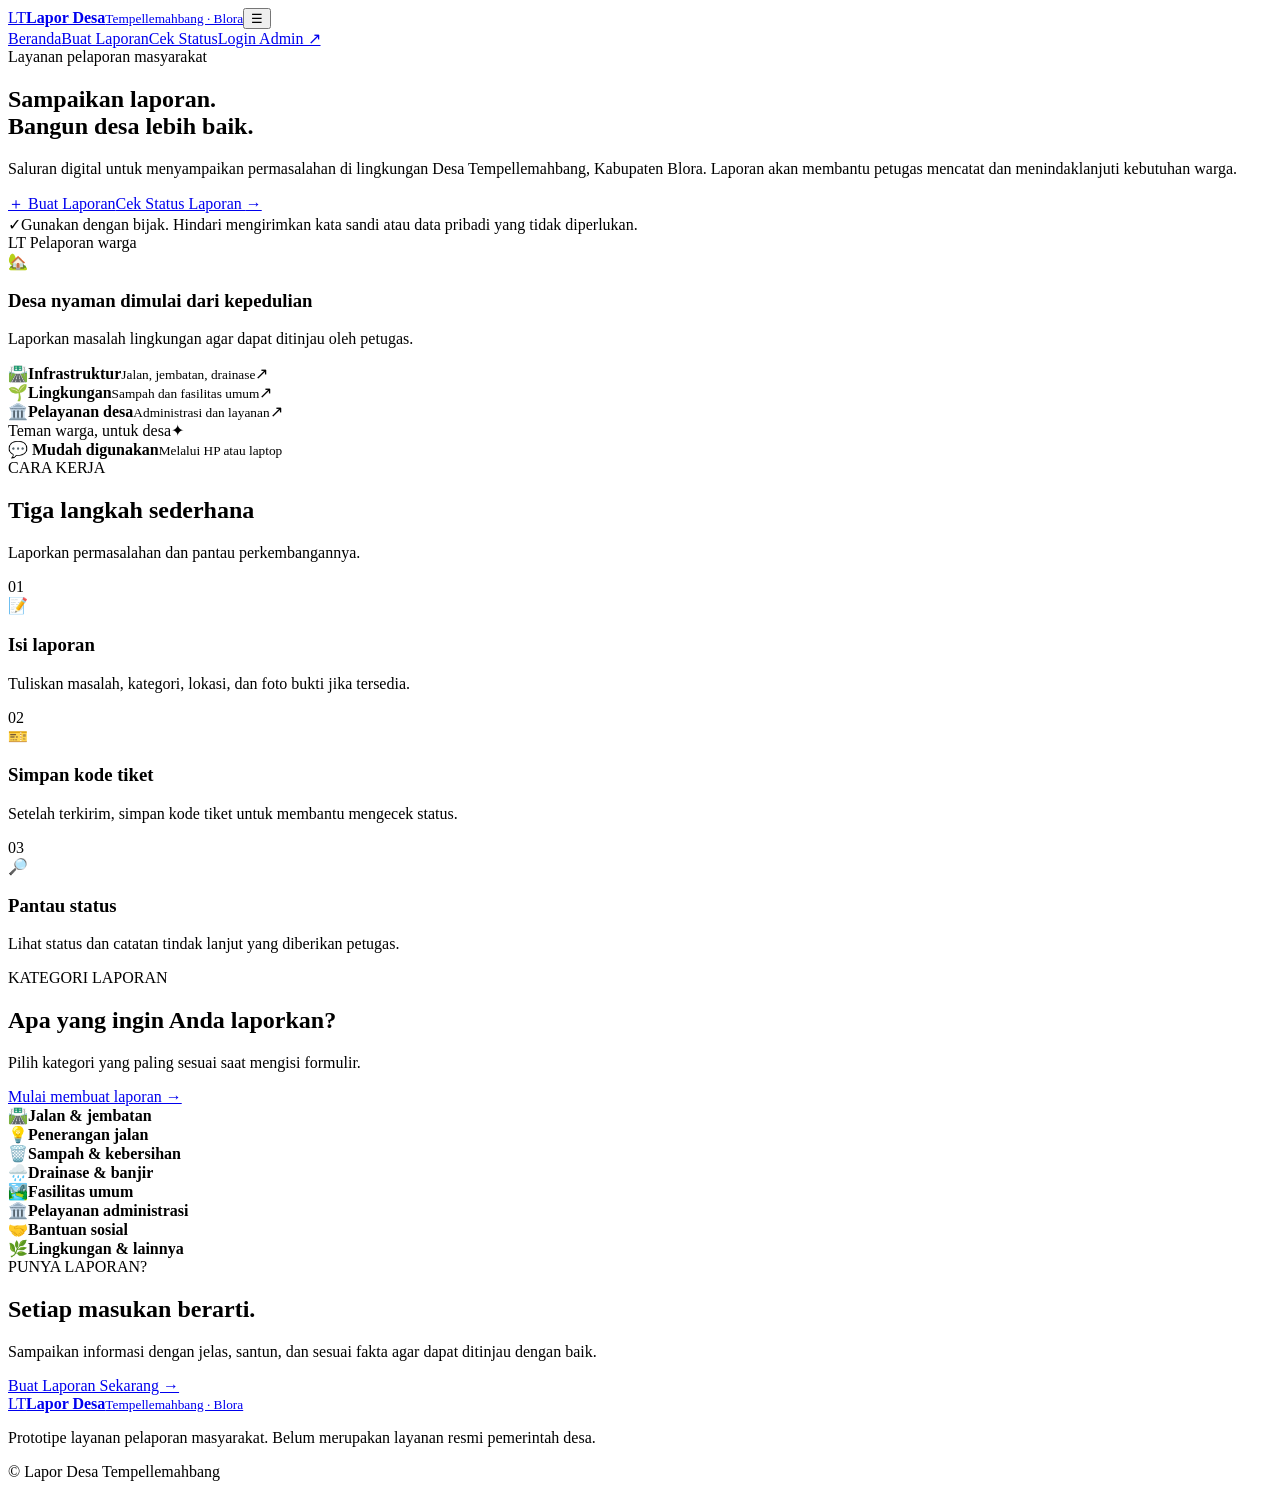
==== index.html @ b625d282 "Add files via upload" ====
<!doctype html>
<html lang="id">
<head>
  <meta charset="utf-8"><meta name="viewport" content="width=device-width, initial-scale=1">
  <meta name="description" content="Prototipe aplikasi pelaporan masyarakat Desa Tempellemahbang, Kabupaten Blora.">
  <title>Lapor Desa Tempellemahbang</title><link rel="stylesheet" href="css/style.css">
</head>
<body>
<header class="site-header"><div class="container nav-wrap"><a class="brand" href="index.html"><span class="brand-icon">LT</span><span><strong>Lapor Desa</strong><small>Tempellemahbang · Blora</small></span></a><button class="menu-toggle" aria-label="Buka menu" aria-expanded="false">☰</button><nav class="nav-links"><a class="active" href="index.html">Beranda</a><a href="lapor.html">Buat Laporan</a><a href="cek-status.html">Cek Status</a><a class="nav-admin" href="admin-login.html">Login Admin ↗</a></nav></div></header>
<main>
  <section class="hero"><div class="container hero-grid"><div class="hero-copy"><div class="eyebrow"><span class="dot"></span> Layanan pelaporan masyarakat</div><h1>Sampaikan laporan.<br><span>Bangun desa lebih baik.</span></h1><p>Saluran digital untuk menyampaikan permasalahan di lingkungan Desa Tempellemahbang, Kabupaten Blora. Laporan akan membantu petugas mencatat dan menindaklanjuti kebutuhan warga.</p><div class="hero-actions"><a class="button button-primary" href="lapor.html">＋ Buat Laporan</a><a class="button button-outline" href="cek-status.html">Cek Status Laporan <span>→</span></a></div><div class="trust-note"><span class="shield">✓</span><span>Gunakan dengan bijak. Hindari mengirimkan kata sandi atau data pribadi yang tidak diperlukan.</span></div></div><div class="hero-visual"><div class="visual-circle circle-one"></div><div class="visual-circle circle-two"></div><div class="illustration-card"><div class="illustration-top"><span class="mini-mark">LT</span><span class="live-chip"><i></i> Pelaporan warga</span></div><div class="illustration-icon">🏡</div><h3>Desa nyaman dimulai dari kepedulian</h3><p>Laporkan masalah lingkungan agar dapat ditinjau oleh petugas.</p><div class="mini-list"><div><span class="mini-icon">🛣️</span><span><b>Infrastruktur</b><small>Jalan, jembatan, drainase</small></span><span class="mini-arrow">↗</span></div><div><span class="mini-icon">🌱</span><span><b>Lingkungan</b><small>Sampah dan fasilitas umum</small></span><span class="mini-arrow">↗</span></div><div><span class="mini-icon">🏛️</span><span><b>Pelayanan desa</b><small>Administrasi dan layanan</small></span><span class="mini-arrow">↗</span></div></div><div class="card-foot"><span>Teman warga, untuk desa</span><span>✦</span></div></div><div class="floating-badge">💬 <span><b>Mudah digunakan</b><small>Melalui HP atau laptop</small></span></div></div></div></section>
  <section class="section"><div class="container"><div class="section-heading"><div><span class="eyebrow">CARA KERJA</span><h2>Tiga langkah sederhana</h2><p>Laporkan permasalahan dan pantau perkembangannya.</p></div></div><div class="steps-grid"><article class="step-card"><div class="step-number">01</div><div class="step-icon">📝</div><h3>Isi laporan</h3><p>Tuliskan masalah, kategori, lokasi, dan foto bukti jika tersedia.</p></article><article class="step-card"><div class="step-number">02</div><div class="step-icon">🎫</div><h3>Simpan kode tiket</h3><p>Setelah terkirim, simpan kode tiket untuk membantu mengecek status.</p></article><article class="step-card"><div class="step-number">03</div><div class="step-icon">🔎</div><h3>Pantau status</h3><p>Lihat status dan catatan tindak lanjut yang diberikan petugas.</p></article></div></div></section>
  <section class="section section-muted"><div class="container"><div class="section-heading"><div><span class="eyebrow">KATEGORI LAPORAN</span><h2>Apa yang ingin Anda laporkan?</h2><p>Pilih kategori yang paling sesuai saat mengisi formulir.</p></div><a class="text-link" href="lapor.html">Mulai membuat laporan →</a></div><div class="category-grid"><div class="category-card"><span>🛣️</span><b>Jalan & jembatan</b></div><div class="category-card"><span>💡</span><b>Penerangan jalan</b></div><div class="category-card"><span>🗑️</span><b>Sampah & kebersihan</b></div><div class="category-card"><span>🌧️</span><b>Drainase & banjir</b></div><div class="category-card"><span>🏞️</span><b>Fasilitas umum</b></div><div class="category-card"><span>🏛️</span><b>Pelayanan administrasi</b></div><div class="category-card"><span>🤝</span><b>Bantuan sosial</b></div><div class="category-card"><span>🌿</span><b>Lingkungan & lainnya</b></div></div></div></section>
  <section class="section"><div class="container cta-panel"><div><span class="eyebrow">PUNYA LAPORAN?</span><h2>Setiap masukan berarti.</h2><p>Sampaikan informasi dengan jelas, santun, dan sesuai fakta agar dapat ditinjau dengan baik.</p></div><a class="button button-light" href="lapor.html">Buat Laporan Sekarang →</a></div></section>
</main>
<footer class="site-footer"><div class="container footer-wrap"><a class="brand footer-brand" href="index.html"><span class="brand-icon">LT</span><span><strong>Lapor Desa</strong><small>Tempellemahbang · Blora</small></span></a><p>Prototipe layanan pelaporan masyarakat. Belum merupakan layanan resmi pemerintah desa.</p><span class="copyright">© <span id="year"></span> Lapor Desa Tempellemahbang</span></div></footer>
<div class="config-alert" id="configAlert" hidden>Website belum terhubung ke Firebase. Halaman dapat dilihat, tetapi pengiriman dan pengelolaan laporan belum aktif. Ikuti panduan di README.md.</div>
<script type="module" src="js/app.js"></script>
</body></html>
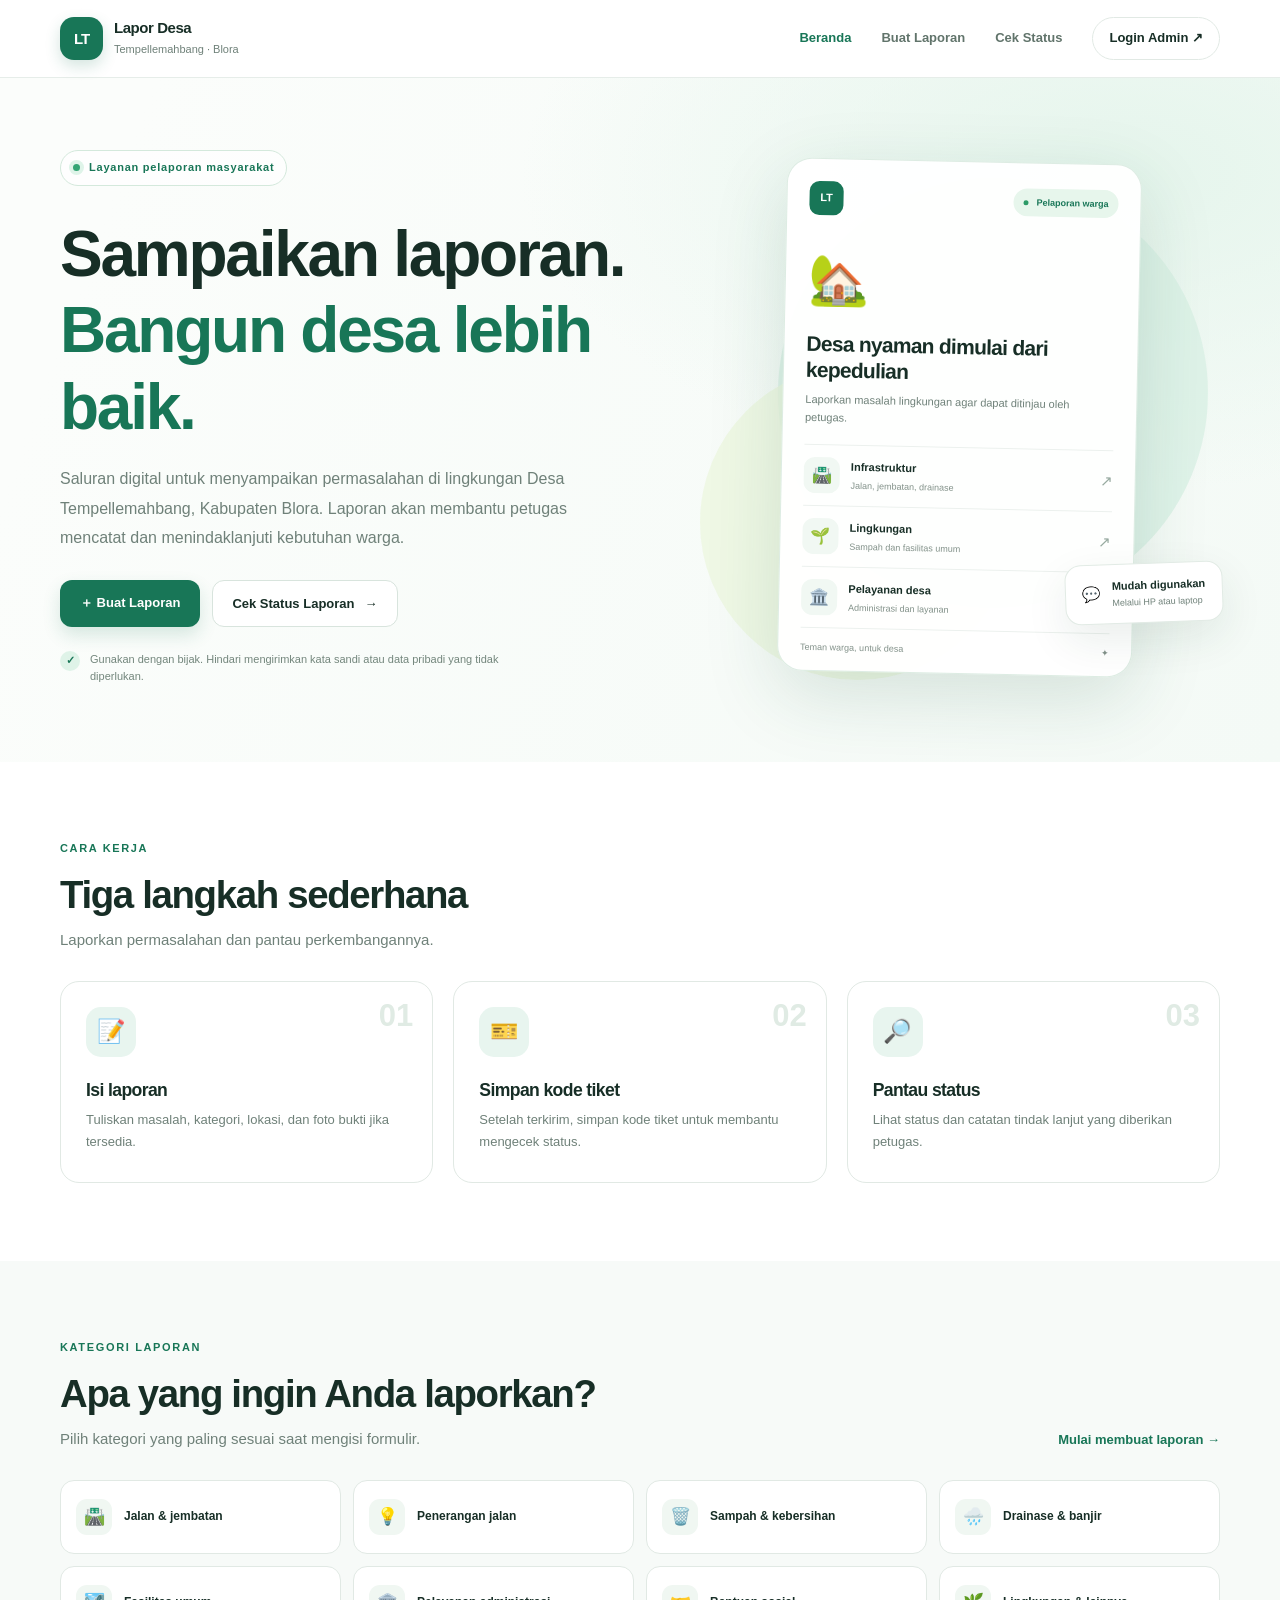
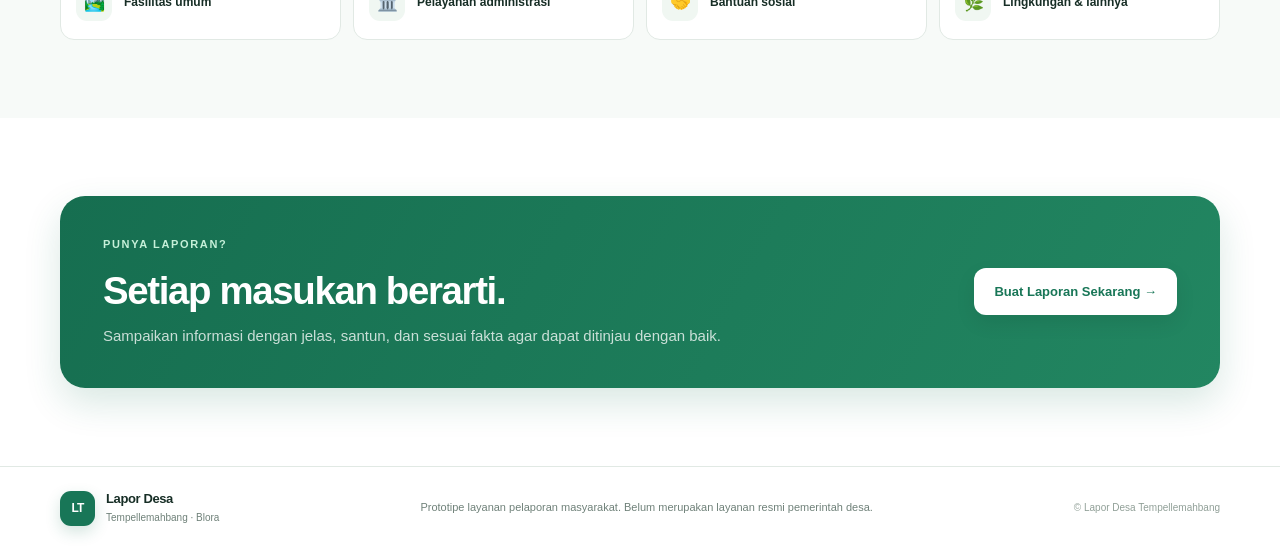
==== commit cbf85ee0: "Fix stylesheet link path in index.html" ====
--- a/index.html
+++ b/index.html
@@ -3,7 +3,8 @@
 <head>
   <meta charset="utf-8"><meta name="viewport" content="width=device-width, initial-scale=1">
   <meta name="description" content="Prototipe aplikasi pelaporan masyarakat Desa Tempellemahbang, Kabupaten Blora.">
-  <title>Lapor Desa Tempellemahbang</title><link rel="stylesheet" href="css/style.css">
+  <title>Lapor Desa Tempellemahbang</title>
+  <link rel="stylesheet" href="style.css">
 </head>
 <body>
 <header class="site-header"><div class="container nav-wrap"><a class="brand" href="index.html"><span class="brand-icon">LT</span><span><strong>Lapor Desa</strong><small>Tempellemahbang · Blora</small></span></a><button class="menu-toggle" aria-label="Buka menu" aria-expanded="false">☰</button><nav class="nav-links"><a class="active" href="index.html">Beranda</a><a href="lapor.html">Buat Laporan</a><a href="cek-status.html">Cek Status</a><a class="nav-admin" href="admin-login.html">Login Admin ↗</a></nav></div></header>
--- a/style.css
+++ b/style.css
@@ -0,0 +1,16 @@
+@import url('https://fonts.googleapis.com/css2?family=DM+Sans:wght@400;500;600;700&family=Manrope:wght@400;500;600;700;800&display=swap');
+:root{--green:#187657;--green-dark:#105c44;--green-light:#e8f5ef;--mint:#bfe6d2;--ink:#172e26;--muted:#6f8179;--line:#e1e9e4;--surface:#fff;--soft:#f7faf8;--gold:#d9a84e;--danger:#a43434;--radius:22px;--shadow:0 16px 44px rgba(22,66,48,.09)}
+*{box-sizing:border-box}html{scroll-behavior:smooth}body{margin:0;background:#fff;color:var(--ink);font-family:'DM Sans',Arial,sans-serif;font-size:15px;line-height:1.6}h1,h2,h3{font-family:'Manrope','DM Sans',sans-serif;line-height:1.2;letter-spacing:-.035em;margin:0 0 14px}h1{font-size:clamp(2.35rem,5vw,4.15rem);font-weight:800}h2{font-size:clamp(1.65rem,3vw,2.45rem);font-weight:800}h3{font-size:1.1rem;font-weight:750}p{margin:0 0 14px;color:var(--muted)}a{color:inherit;text-decoration:none}.container{width:min(1160px,calc(100% - 44px));margin:0 auto}.narrow-container{width:min(850px,calc(100% - 36px))}.site-header{height:78px;border-bottom:1px solid rgba(225,233,228,.82);background:rgba(255,255,255,.96);position:sticky;top:0;z-index:30;backdrop-filter:blur(14px)}.nav-wrap{height:100%;display:flex;align-items:center;justify-content:space-between;gap:20px}.brand{display:inline-flex;align-items:center;gap:11px;flex-shrink:0}.brand-icon{width:43px;height:43px;background:var(--green);border-radius:14px;color:#fff;display:grid;place-items:center;font-family:Manrope,sans-serif;font-weight:800;letter-spacing:-.08em;box-shadow:0 6px 15px rgba(24,118,87,.19)}.brand strong,.brand small{display:block}.brand strong{font-family:Manrope,sans-serif;font-size:15px;letter-spacing:-.03em;line-height:1.25}.brand small{font-size:11px;color:var(--muted);margin-top:3px}.nav-links{display:flex;align-items:center;gap:30px;font-size:13px;font-weight:650;color:#61746b}.nav-links a{transition:color .15s}.nav-links a:hover,.nav-links a.active{color:var(--green)}.nav-links .nav-admin{border:1px solid var(--line);border-radius:99px;padding:10px 16px;color:var(--ink)}.nav-links .nav-admin:hover{border-color:var(--green);background:var(--green-light)}.menu-toggle{display:none;border:1px solid var(--line);background:#fff;border-radius:10px;padding:7px 11px;font-size:20px;color:var(--green)}
+.hero{overflow:hidden;padding:72px 0 76px;background:radial-gradient(ellipse at 88% 14%,#e5f5ec 0%,rgba(229,245,236,0) 38%),linear-gradient(110deg,#fbfdfb 10%,#f4faf6 100%)}.hero-grid{display:grid;grid-template-columns:1fr .9fr;align-items:center;gap:62px}.eyebrow{display:block;color:var(--green);font-size:11px;font-weight:800;letter-spacing:.15em;margin-bottom:14px}.hero .eyebrow{display:inline-flex;align-items:center;gap:9px;padding:8px 12px;border:1px solid #d4e9dc;border-radius:99px;background:rgba(255,255,255,.72);letter-spacing:.07em}.dot{width:7px;height:7px;background:#34a574;border-radius:50%;box-shadow:0 0 0 4px #dff4e9}.hero h1{margin:16px 0 18px}.hero h1 span{color:var(--green)}.hero-copy>p{font-size:16px;max-width:555px;line-height:1.85}.hero-actions{display:flex;flex-wrap:wrap;gap:12px;margin:27px 0 24px}.button{display:inline-flex;align-items:center;justify-content:center;gap:10px;min-height:47px;padding:12px 19px;border-radius:12px;font:700 13px 'DM Sans',sans-serif;cursor:pointer;border:1px solid transparent;transition:transform .15s,box-shadow .15s,background .15s;color:var(--ink)}.button:hover{transform:translateY(-1px)}.button:disabled{opacity:.6;cursor:not-allowed;transform:none}.button-primary{background:var(--green);color:#fff;box-shadow:0 8px 18px rgba(24,118,87,.16)}.button-primary:hover{background:var(--green-dark);box-shadow:0 10px 24px rgba(24,118,87,.2)}.button-outline{border-color:#d8e4dd;background:#fff;color:var(--ink)}.button-outline:hover{border-color:var(--green);color:var(--green)}.button-light{background:#fff;color:var(--green);box-shadow:0 8px 20px rgba(0,0,0,.08)}.button-small{min-height:34px;padding:7px 11px;border-radius:9px;font-size:12px}.button-full{width:100%}.trust-note{display:flex;align-items:flex-start;gap:10px;font-size:11px;color:#73867c;max-width:490px}.shield{width:20px;height:20px;border-radius:50%;background:#dff3e8;color:var(--green);display:grid;place-items:center;flex-shrink:0;font-weight:800}.hero-visual{position:relative;min-height:530px;display:grid;place-items:center}.visual-circle{position:absolute;border-radius:50%;background:#d9f0e4;opacity:.75}.circle-one{width:430px;height:430px;right:12px;top:25px}.circle-two{width:315px;height:315px;left:0;bottom:3px;background:#edf7df}.illustration-card{position:relative;z-index:2;width:min(355px,82%);padding:22px 22px 16px;border:1px solid rgba(220,235,226,.95);border-radius:25px;background:rgba(255,255,255,.95);box-shadow:0 23px 75px rgba(25,84,59,.15);transform:rotate(1.2deg)}.illustration-top{display:flex;justify-content:space-between;align-items:center}.mini-mark{width:34px;height:34px;border-radius:10px;background:var(--green);color:#fff;display:grid;place-items:center;font-weight:800;font-size:11px}.live-chip{background:#e7f6ec;color:var(--green);font-size:9px;font-weight:800;padding:7px 10px;border-radius:99px}.live-chip i{display:inline-block;width:5px;height:5px;border-radius:50%;background:#2d9b67;margin-right:5px;vertical-align:middle}.illustration-icon{font-size:49px;margin:25px 0 13px}.illustration-card h3{font-size:21px;max-width:280px;margin-bottom:8px}.illustration-card>p{font-size:11px;line-height:1.65}.mini-list{margin-top:18px}.mini-list>div{display:flex;align-items:center;gap:11px;border-top:1px solid #ecf1ee;padding:12px 0}.mini-icon{width:36px;height:36px;border-radius:11px;background:#f1f8f3;display:grid;place-items:center;font-size:16px}.mini-list b,.mini-list small{display:block}.mini-list b{font-size:11px}.mini-list small{font-size:9px;color:#829189;margin-top:2px}.mini-arrow{margin-left:auto;color:#97aaa0;font-size:15px}.card-foot{display:flex;justify-content:space-between;border-top:1px solid #ecf1ee;padding-top:12px;color:#829189;font-size:9px}.floating-badge{position:absolute;z-index:3;right:-3px;bottom:60px;border:1px solid #e2ebe5;border-radius:16px;background:#fff;box-shadow:var(--shadow);padding:13px 16px;display:flex;align-items:center;gap:11px;transform:rotate(-2deg)}.floating-badge:first-letter{font-size:20px}.floating-badge b,.floating-badge small{display:block}.floating-badge b{font-size:11px}.floating-badge small{font-size:9px;color:var(--muted)}
+.section{padding:78px 0}.section-muted{background:#f7faf8}.section-heading{display:flex;align-items:end;justify-content:space-between;gap:20px;margin-bottom:29px}.section-heading h2{margin-bottom:10px}.section-heading p{margin:0}.steps-grid{display:grid;grid-template-columns:repeat(3,1fr);gap:20px}.step-card{position:relative;border:1px solid var(--line);border-radius:19px;padding:25px 25px 28px;background:#fff;overflow:hidden}.step-number{position:absolute;top:16px;right:19px;color:#e0ebe4;font:800 31px Manrope,sans-serif}.step-icon{width:50px;height:50px;display:grid;place-items:center;border-radius:15px;background:var(--green-light);font-size:23px;margin-bottom:23px}.step-card h3{margin-bottom:8px}.step-card p{font-size:13px;line-height:1.75;margin:0}.text-link{font-size:13px;font-weight:750;color:var(--green)}.text-link:hover{text-decoration:underline}.category-grid{display:grid;grid-template-columns:repeat(4,1fr);gap:12px}.category-card{background:#fff;border:1px solid var(--line);border-radius:14px;padding:17px 15px;display:flex;gap:12px;align-items:center;min-height:74px;transition:transform .15s,border .15s}.category-card:hover{border-color:#b6d9c6;transform:translateY(-2px)}.category-card span{width:36px;height:36px;display:grid;place-items:center;background:#f0f7f2;border-radius:11px;font-size:17px;flex-shrink:0}.category-card b{font-size:12px;line-height:1.45}.cta-panel{background:linear-gradient(118deg,#166e50,#228661);border-radius:25px;padding:40px 43px;color:#fff;display:flex;align-items:center;justify-content:space-between;gap:30px;box-shadow:0 15px 36px rgba(19,111,78,.16)}.cta-panel .eyebrow{color:#c6f0d9}.cta-panel h2{margin-bottom:10px}.cta-panel p{color:rgba(255,255,255,.77);margin:0;max-width:630px}.cta-panel .button{flex-shrink:0}.site-footer{border-top:1px solid var(--line);padding:24px 0;background:#fff}.footer-wrap{display:flex;align-items:center;justify-content:space-between;gap:22px}.footer-brand .brand-icon{width:35px;height:35px;border-radius:11px;font-size:12px}.footer-brand strong{font-size:13px}.footer-brand small{font-size:10px}.footer-wrap>p{font-size:11px;margin:0}.copyright{font-size:10px;color:#91a098;white-space:nowrap}.config-alert{position:fixed;z-index:50;bottom:14px;left:50%;transform:translateX(-50%);width:min(680px,calc(100% - 28px));background:#fff7df;color:#76561a;border:1px solid #f0d48a;box-shadow:var(--shadow);border-radius:12px;padding:13px 17px;font-size:12px}
+/* inner pages */
+.page-main{padding:52px 0 76px;background:linear-gradient(#f9fcfa 0,#fff 400px)}.page-intro{margin-bottom:26px}.back-link{display:inline-block;color:var(--muted);font-size:12px;font-weight:650;margin-bottom:22px}.back-link:hover{color:var(--green)}.page-intro .eyebrow{margin-bottom:8px}.page-intro h1{font-size:clamp(2.1rem,4vw,3rem);margin-bottom:12px}.page-intro p{max-width:670px;line-height:1.75;margin:0}.notice{display:flex;gap:12px;border-radius:14px;padding:15px 17px;margin:20px 0 22px;border:1px solid}.notice>span{font-size:18px;flex-shrink:0}.notice b{font-size:12px;display:block;margin-bottom:3px}.notice p{font-size:12px;line-height:1.7;margin:0}.notice-info{background:#eff8ff;border-color:#d8eafa}.notice-warning{background:#fff9e9;border-color:#f2e3b6}.form-card{background:#fff;border:1px solid var(--line);border-radius:22px;padding:30px;box-shadow:0 13px 35px rgba(24,67,48,.045)}.form-section-title{display:flex;gap:13px;align-items:start;margin-bottom:20px}.form-section-title>span{width:36px;height:36px;display:grid;place-items:center;border-radius:11px;background:var(--green-light);color:var(--green);font-weight:800;font-size:12px;flex-shrink:0}.form-section-title h2{font-size:18px;margin:1px 0 5px}.form-section-title p{font-size:12px;margin:0}.form-grid{display:grid;grid-template-columns:1fr 1fr;gap:18px 16px}label{display:block;color:#293e34;font-size:12px;font-weight:750}input,select,textarea{display:block;width:100%;margin-top:7px;border:1px solid #dbe5df;border-radius:11px;background:#fff;padding:12px 13px;font:500 13px 'DM Sans',sans-serif;color:var(--ink);outline:none;transition:border .15s,box-shadow .15s}input::placeholder,textarea::placeholder{color:#a3b0a8}input:focus,select:focus,textarea:focus{border-color:#62a987;box-shadow:0 0 0 3px rgba(45,153,103,.1)}input[type=file]{padding:9px;background:#fbfdfb;font-size:11px}.full-width{grid-column:1/-1}textarea{resize:vertical;min-height:110px;line-height:1.6}.field-hint{display:block;font-weight:500;color:#84948b;font-size:10px;margin-top:6px}.form-divider{height:1px;background:var(--line);margin:27px 0}.form-message{font-size:12px;margin:14px 0 0;border-radius:10px;line-height:1.65;overflow-wrap:anywhere}.form-message:empty{display:none}.form-message.error{padding:11px 13px;color:#9d2f2f;background:#fff0f0;border:1px solid #f4cece}.form-message.success{padding:13px 15px;color:#176745;background:#ebf8f0;border:1px solid #c9ead6}.form-message.info{padding:11px 13px;color:#2a597c;background:#eff7ff;border:1px solid #d3e8fb}.form-message code{display:inline-block;font-size:14px;background:#fff;border:1px dashed #82bda0;border-radius:5px;padding:2px 8px;margin:5px 0;font-weight:800;letter-spacing:.04em}.form-message a{font-weight:800;text-decoration:underline}.form-actions{display:flex;justify-content:flex-end;gap:10px;margin-top:23px}.form-disclaimer{font-size:10px;line-height:1.7;margin:17px 0 0}.status-form label{margin-bottom:5px}.status-result{background:#fff;border:1px solid var(--line);border-radius:18px;padding:24px;margin-top:20px;box-shadow:0 12px 32px rgba(25,65,47,.05)}.result-header{display:flex;justify-content:space-between;align-items:start;gap:14px;border-bottom:1px solid var(--line);padding-bottom:20px}.result-header h2{font-size:20px;margin-bottom:8px}.result-header p{font-size:11px;margin:0}.result-meta{display:grid;grid-template-columns:1fr 1fr;gap:18px;padding:20px 0;border-bottom:1px solid var(--line)}.result-meta small,.detail-grid small{display:block;color:#87958d;font-size:10px;margin-bottom:4px}.result-meta b,.detail-grid b{font-size:12px;overflow-wrap:anywhere}.result-description{padding:19px 0;border-bottom:1px solid var(--line)}.result-description h3,.history h3{font-size:14px}.result-description p{font-size:12px;white-space:pre-wrap;overflow-wrap:anywhere}.history{padding-top:20px}.history-item{display:flex;gap:12px;position:relative;padding:0 0 18px}.history-item:not(:last-child):before{content:"";position:absolute;left:5px;top:15px;bottom:0;width:1px;background:#d8e8de}.history-dot{position:relative;z-index:1;width:11px;height:11px;border-radius:50%;background:var(--green);border:3px solid #dff3e7;margin-top:4px;flex-shrink:0}.history-item b{font-size:12px}.history-item p{font-size:11px;margin:3px 0}.history-item small{font-size:10px;color:#8a9a91}.status-pill{display:inline-block;padding:5px 9px;border-radius:99px;font-size:10px;line-height:1.4;font-weight:800;background:#fff3cf;color:#7c5b00;white-space:nowrap}.status-pill.pending{background:#fff3cf;color:#795800}.status-pill.progress{background:#e5f1ff;color:#28598b}.status-pill.done{background:#e4f7eb;color:#167346}.status-pill.rejected{background:#ffebeb;color:#9b3535}.help-card{margin-top:22px;padding:18px 19px;border:1px solid var(--line);border-radius:16px;display:flex;align-items:start;gap:12px}.help-card>span{font-size:21px}.help-card b{font-size:12px;display:block;margin-bottom:4px}.help-card p{font-size:11px;margin-bottom:8px;line-height:1.6}
+/* login */
+.login-body{background:#f7faf8;min-height:100vh}.login-body .site-header{position:static}.login-main{min-height:calc(100vh - 150px);display:grid;place-items:center;padding:42px 18px}.login-card{width:min(425px,100%);padding:32px;border:1px solid var(--line);border-radius:23px;background:#fff;box-shadow:var(--shadow)}.login-symbol{width:56px;height:56px;border-radius:17px;background:var(--green-light);display:grid;place-items:center;font-size:25px;margin-bottom:20px}.login-card .eyebrow{margin-bottom:7px}.login-card h1{font-size:29px;margin-bottom:9px}.login-card>p{font-size:12px;line-height:1.7}.login-card form{margin-top:23px}.login-card label{margin-bottom:17px}.login-security{font-size:10px;line-height:1.7;color:#6c8175;background:#f5f9f6;border-radius:10px;padding:11px;margin-top:17px}.login-back{text-align:center;font-size:11px;margin:19px 0 0}.login-back a{color:var(--green);font-weight:700}.login-body .text-link{font-size:12px}
+/* admin */
+.admin-body{background:#f6f9f7}.admin-top-actions{display:flex;align-items:center;gap:14px}.admin-email{font-size:12px;color:var(--muted)}.admin-main{padding:42px 0 75px}.admin-page-heading{display:flex;align-items:end;justify-content:space-between;gap:20px;margin-bottom:20px}.admin-page-heading h1{font-size:34px;margin-bottom:8px}.admin-page-heading p{margin:0;font-size:13px}.admin-main .notice{margin:0 0 23px}.stats-grid{display:grid;grid-template-columns:repeat(4,1fr);gap:13px;margin-bottom:25px}.stat-card{display:flex;align-items:center;gap:13px;padding:19px;border:1px solid var(--line);border-radius:16px;background:#fff}.stat-icon{width:39px;height:39px;display:grid;place-items:center;border-radius:12px;font-size:20px;font-weight:800}.stat-total{color:#2d638c;background:#eaf4ff}.stat-pending{color:#9a700d;background:#fff5d8}.stat-progress{color:#2d638c;background:#eaf4ff}.stat-done{color:#178050;background:#e6f7ed}.stat-card span:not(.stat-icon){display:block;color:#7e8e85;font-size:10px;line-height:1.4}.stat-card strong{display:block;font:800 25px Manrope,sans-serif;margin-top:3px}.admin-panel{background:#fff;border:1px solid var(--line);border-radius:18px;margin-bottom:22px;overflow:hidden}.panel-heading{padding:22px 23px;display:flex;align-items:center;justify-content:space-between;gap:20px}.panel-heading h2{font-size:18px;margin-bottom:5px}.panel-heading p{font-size:11px;margin:0}.table-filters{display:flex;align-items:center;gap:9px}.table-filters input,.table-filters select{width:auto;min-width:165px;max-width:230px;margin:0;padding:9px 11px;font-size:11px;border-radius:9px}.table-wrap{width:100%;overflow-x:auto;border-top:1px solid var(--line)}table{width:100%;border-collapse:collapse;min-width:760px;text-align:left}thead{background:#f8faf8}th{font-size:10px;color:#7b8b82;letter-spacing:.04em;font-weight:800;padding:13px 17px}td{font-size:11px;color:#3c5046;padding:15px 17px;border-top:1px solid #edf1ee;vertical-align:middle}td b,td small{display:block}td b{font-size:11px;margin-bottom:3px}td small{font-size:9px;color:#87968e}.ticket-text{color:var(--green)}.table-empty{text-align:center;padding:35px;color:#7f9087}.detail-panel{padding-bottom:24px}.detail-panel .panel-heading{border-bottom:1px solid var(--line)}.detail-content{padding:22px 23px 2px}.detail-grid{display:grid;grid-template-columns:1fr 1fr;gap:17px 22px}.detail-grid p{font-size:12px;white-space:pre-wrap;line-height:1.8;margin:4px 0 0}.update-form{margin:15px 23px 0;padding:18px;background:#f7faf8;border-radius:13px;display:grid;grid-template-columns:1fr 1fr;gap:14px;align-items:end}.update-form label{font-size:11px}.update-form label:nth-child(2){grid-column:1/-1}.update-form .button{justify-self:start}.evidence-image{display:block;max-width:min(100%,440px);max-height:330px;object-fit:contain;border-radius:11px;margin-top:12px;border:1px solid var(--line)}
+/* privacy */
+.policy-card{background:#fff;border:1px solid var(--line);border-radius:22px;padding:34px;margin-top:8px;margin-bottom:12px;box-shadow:0 10px 30px rgba(24,67,48,.04)}.policy-card h1{font-size:34px;margin-bottom:18px}.policy-card h2{font-size:18px;margin-top:27px;margin-bottom:10px}.policy-card p{font-size:13px;line-height:1.85}.policy-card .notice{margin-bottom:25px}
+@media(max-width:980px){.hero-grid{gap:25px;grid-template-columns:1fr .82fr}.hero-visual{min-height:480px}.circle-one{width:350px;height:350px}.circle-two{width:255px;height:255px}.illustration-card{width:min(330px,88%);padding:18px}.floating-badge{right:-12px}.category-grid{grid-template-columns:repeat(2,1fr)}.stats-grid{grid-template-columns:repeat(2,1fr)}.panel-heading{align-items:start;flex-direction:column}.table-filters{width:100%}.table-filters input{flex:1;max-width:none}}
+@media(max-width:720px){.container{width:min(100% - 32px,1160px)}.site-header{height:69px}.brand-icon{width:39px;height:39px}.menu-toggle{display:block}.nav-wrap{position:relative}.nav-links{display:none;position:absolute;top:61px;left:0;right:0;padding:15px;background:#fff;border:1px solid var(--line);border-radius:15px;box-shadow:var(--shadow);flex-direction:column;align-items:stretch;gap:0}.nav-links.is-open{display:flex}.nav-links a{padding:12px 10px}.nav-links .nav-admin{text-align:center;margin-top:6px}.hero{padding:48px 0 40px}.hero-grid{grid-template-columns:1fr;gap:10px}.hero h1{font-size:clamp(2.55rem,12vw,3.7rem)}.hero-copy>p{font-size:14px}.hero-actions{flex-direction:column;align-items:stretch;margin-top:22px}.hero-visual{min-height:440px;margin:0 auto;width:min(100%,490px)}.illustration-card{width:min(340px,81%)}.circle-one{right:6%;top:20px}.circle-two{left:1%;bottom:7px}.floating-badge{right:0;bottom:40px}.section{padding:54px 0}.section-heading{align-items:start;flex-direction:column;margin-bottom:22px}.steps-grid{grid-template-columns:1fr;gap:12px}.step-card{padding:21px}.step-icon{margin-bottom:16px}.category-grid{gap:9px}.category-card{padding:12px;gap:8px}.category-card b{font-size:11px}.category-card span{width:31px;height:31px;font-size:15px}.cta-panel{padding:27px 23px;align-items:stretch;flex-direction:column;border-radius:19px}.cta-panel .button{align-self:flex-start}.footer-wrap{align-items:flex-start;flex-wrap:wrap}.footer-wrap>p{order:3;width:100%}.copyright{margin-left:auto}.page-main{padding:32px 0 52px}.page-intro h1{font-size:32px}.form-card{padding:22px 18px;border-radius:17px}.form-grid{grid-template-columns:1fr;gap:16px}.full-width{grid-column:auto}.form-divider{margin:22px 0}.form-actions .button{flex:1}.result-header{flex-direction:column}.result-meta{gap:14px}.admin-main{padding:27px 0 50px}.admin-page-heading{align-items:start;flex-direction:column}.admin-page-heading h1{font-size:29px}.stats-grid{gap:9px}.stat-card{padding:13px;gap:9px}.stat-icon{width:33px;height:33px}.stat-card strong{font-size:22px}.stat-card span:not(.stat-icon){font-size:9px}.table-filters{flex-direction:column;align-items:stretch}.table-filters input,.table-filters select{width:100%;max-width:none}.panel-heading{padding:18px}.detail-content{padding:18px}.detail-grid{grid-template-columns:1fr}.update-form{grid-template-columns:1fr;margin:12px 18px 0;padding:15px}.update-form label:nth-child(2){grid-column:auto}.admin-top-actions{gap:6px}.admin-email{display:none}.login-card{padding:26px 21px}.policy-card{padding:23px 19px}.policy-card h1{font-size:29px}}
+@media(max-width:380px){.category-grid{grid-template-columns:1fr}.hero-visual{min-height:405px}.illustration-card{width:88%}.floating-badge{right:0;bottom:13px}.brand strong{font-size:13px}.brand small{font-size:10px}}
